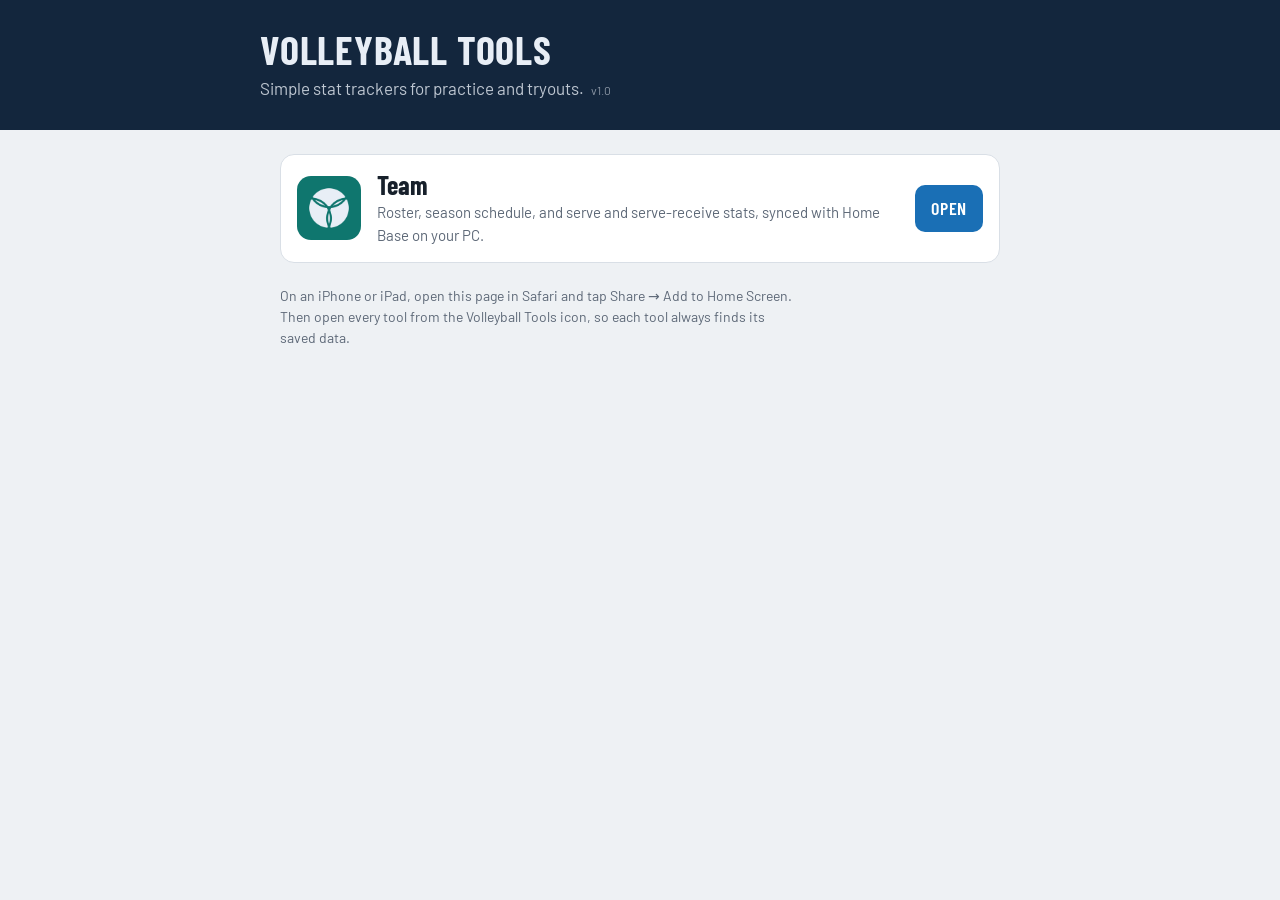
==== index.html @ 5b1bd629 "Add files via upload" ====
<!doctype html>
<html lang="en">
<head>
<meta charset="utf-8">
<meta name="viewport" content="width=device-width, initial-scale=1, viewport-fit=cover">
<title>Volleyball Tools</title>
<meta name="theme-color" content="#13263d">
<meta name="apple-mobile-web-app-capable" content="yes">
<meta name="mobile-web-app-capable" content="yes">
<meta name="apple-mobile-web-app-title" content="Volleyball Tools">
<meta name="apple-mobile-web-app-status-bar-style" content="black-translucent">
<link rel="apple-touch-icon" href="team/icon.png">
<link rel="icon" href="team/icon.png">
<link rel="preconnect" href="https://fonts.googleapis.com">
<link rel="stylesheet" href="https://fonts.googleapis.com/css2?family=Barlow+Condensed:wght@600;700&family=Barlow:wght@400;500;600&display=swap">
<style>
/* Same look as the tools: navy scoreboard header, light court-grey page, one card per tool. */
:root {
  --bg: #eef1f4; --surface: #ffffff; --ink: #17202b; --muted: #5d6877; --line: #d9dfe6;
  --head: #13263d; --head-ink: #e8eef6; --accent: #1a6fb5;
  --font-display: "Barlow Condensed", "Arial Narrow", "Segoe UI", sans-serif;
  --font-body: "Barlow", "Segoe UI", system-ui, sans-serif;
  color-scheme: light;
}
@media (prefers-color-scheme: dark) {
  :root { --bg: #0f151c; --surface: #18212b; --ink: #e6ebf1; --muted: #93a0b0; --line: #2a3644;
          --head: #0a1018; --head-ink: #e6ebf1; --accent: #5aa6e8; color-scheme: dark; }
}
* { box-sizing: border-box; }
body { margin: 0; background: var(--bg); color: var(--ink); font-family: var(--font-body); font-size: 17px; line-height: 1.5; }
header { background: var(--head); color: var(--head-ink);
         padding-block: calc(28px + env(safe-area-inset-top, 0px)) 28px;
         padding-left: max(20px, env(safe-area-inset-left, 0px)); padding-right: max(20px, env(safe-area-inset-right, 0px)); }
header .in, main { max-width: 760px; margin: 0 auto; }
h1 { margin: 0; font-family: var(--font-display); font-size: 40px; font-weight: 700; letter-spacing: .02em;
     text-transform: uppercase; line-height: 1.05; text-wrap: balance; }
header p { margin: 6px 0 0; opacity: .8; }
main { padding-block: 24px 48px; padding-left: max(20px, env(safe-area-inset-left, 0px));
       padding-right: max(20px, env(safe-area-inset-right, 0px)); display: grid; gap: 14px; }
.tool { display: grid; grid-template-columns: 64px minmax(0, 1fr) auto; gap: 16px; align-items: center;
        background: var(--surface); border: 1px solid var(--line); border-radius: 14px; padding: 16px;
        color: inherit; text-decoration: none; }
.tool:hover { border-color: var(--accent); }
.tool:focus-visible { outline: 3px solid var(--accent); outline-offset: 2px; }
.tool img { width: 64px; height: 64px; border-radius: 14px; display: block; }
.tool h2 { margin: 0; font-family: var(--font-display); font-size: 26px; font-weight: 700; line-height: 1.1; }
.tool p { margin: 2px 0 0; color: var(--muted); font-size: 15px; }
.go { font-family: var(--font-display); font-weight: 600; font-size: 18px; letter-spacing: .04em; text-transform: uppercase;
      background: var(--accent); color: #fff; border-radius: 10px; padding: 10px 16px; white-space: nowrap; }
.ver { font-size: 12px; opacity: .7; margin-left: 4px; white-space: nowrap; }
[hidden] { display: none !important; }
.update { position: fixed; left: 0; right: 0; bottom: 0; z-index: 40; display: flex; align-items: center; justify-content: center; gap: 12px;
          background: var(--head); color: var(--head-ink); font-weight: 600;
          padding-block: 12px calc(12px + env(safe-area-inset-bottom, 0px));
          padding-left: max(16px, env(safe-area-inset-left, 0px)); padding-right: max(16px, env(safe-area-inset-right, 0px)); }
.update button { font: inherit; font-size: 15px; background: var(--accent); color: #fff; border: 0; border-radius: 8px; padding: 8px 14px; cursor: pointer; }
.tip { color: var(--muted); font-size: 14px; margin: 8px 0 0; max-width: 65ch; }
@media (max-width: 520px) {
  h1 { font-size: 32px; }
  .tool { grid-template-columns: 52px minmax(0, 1fr); }
  .tool img { width: 52px; height: 52px; }
  .go { grid-column: 1 / -1; text-align: center; }
}
</style>
</head>
<body>
<header>
  <div class="in">
    <h1>Volleyball Tools</h1>
    <p>Simple stat trackers for practice and tryouts. <span class="ver" id="ver">v1.0</span></p>
  </div>
</header>

<main>
  <!-- One <a class="tool"> per tool. To add a tool, copy this block and change the folder, icon, name and description. -->
  <a class="tool" href="team/">
    <img src="team/icon.png" alt="">
    <div>
      <h2>Team</h2>
      <p>Roster, season schedule, and serve and serve-receive stats, synced with Home Base on your PC.</p>
    </div>
    <span class="go">Open</span>
  </a>


  <p class="tip">On an iPhone or iPad, open this page in Safari and tap Share → Add to Home Screen. Then open every tool from the Volleyball Tools icon, so each tool always finds its saved data.</p>
</main>

<div class="update" id="update" hidden>
  <span>New version available</span>
  <button type="button" id="update-btn">Update</button>
</div>

<script>
/* Show an Update bar when a newer version of this page is posted. Each tool checks for its own updates the same way. */
(() => {
  const VERSION = document.getElementById("ver").textContent.trim();
  const bar = document.getElementById("update");
  async function check() {
    if (!/^https?:$/.test(location.protocol) || document.visibilityState !== "visible") return;
    try {
      const res = await fetch(location.pathname, { cache: "reload" });   // also refreshes the saved copy
      if (!res.ok) return;
      const m = (await res.text()).match(/id="ver">(v[\w.]+)</);
      if (m && m[1] !== VERSION) bar.hidden = false;
    } catch {}
  }
  document.getElementById("update-btn").addEventListener("click", () => location.reload());
  document.addEventListener("visibilitychange", check);
  setTimeout(check, 1500);
})();
</script>
</body>
</html>
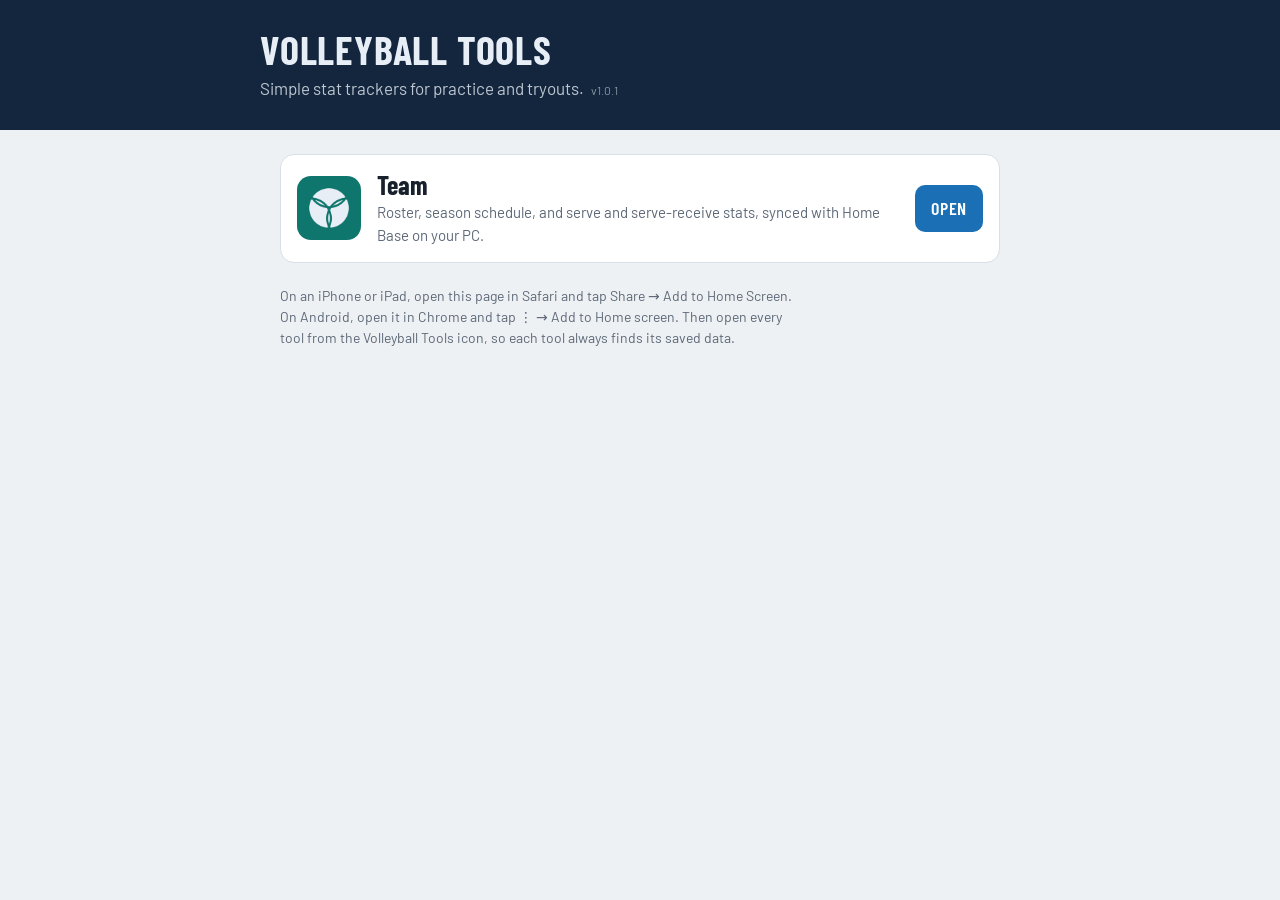
==== commit 61453da1: "Add files via upload" ====
--- a/index.html
+++ b/index.html
@@ -67,7 +67,7 @@
 <header>
   <div class="in">
     <h1>Volleyball Tools</h1>
-    <p>Simple stat trackers for practice and tryouts. <span class="ver" id="ver">v1.0</span></p>
+    <p>Simple stat trackers for practice and tryouts. <span class="ver" id="ver">v1.0.1</span></p>
   </div>
 </header>
 
@@ -83,7 +83,7 @@
   </a>
 
 
-  <p class="tip">On an iPhone or iPad, open this page in Safari and tap Share → Add to Home Screen. Then open every tool from the Volleyball Tools icon, so each tool always finds its saved data.</p>
+  <p class="tip">On an iPhone or iPad, open this page in Safari and tap Share → Add to Home Screen. On Android, open it in Chrome and tap ⋮ → Add to Home screen. Then open every tool from the Volleyball Tools icon, so each tool always finds its saved data.</p>
 </main>
 
 <div class="update" id="update" hidden>
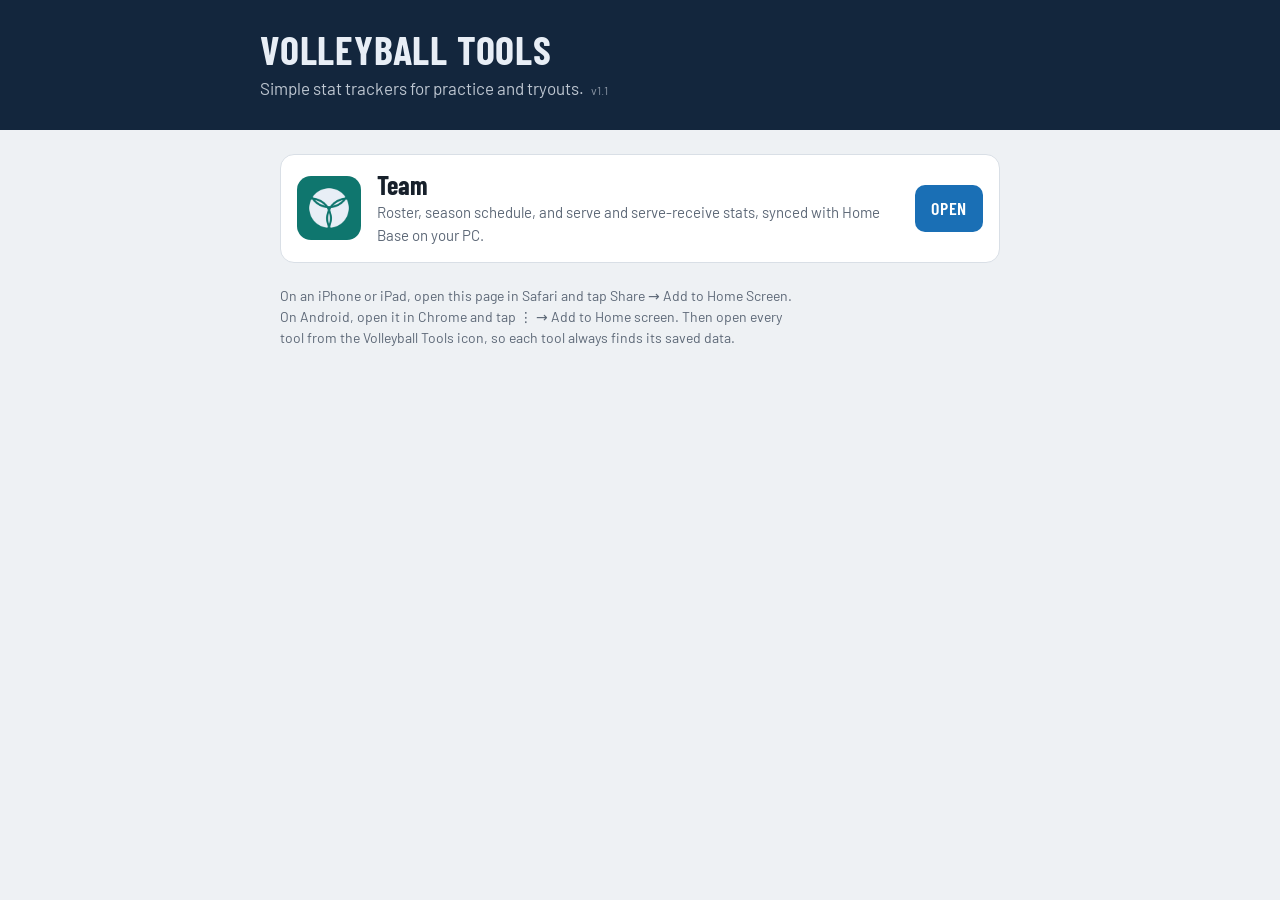
==== commit 8b327bd6: "Publish app v1.1 (10 files)" ====
--- a/index.html
+++ b/index.html
@@ -67,7 +67,7 @@
 <header>
   <div class="in">
     <h1>Volleyball Tools</h1>
-    <p>Simple stat trackers for practice and tryouts. <span class="ver" id="ver">v1.0.1</span></p>
+    <p>Simple stat trackers for practice and tryouts. <span class="ver" id="ver">v1.1</span></p>
   </div>
 </header>
 
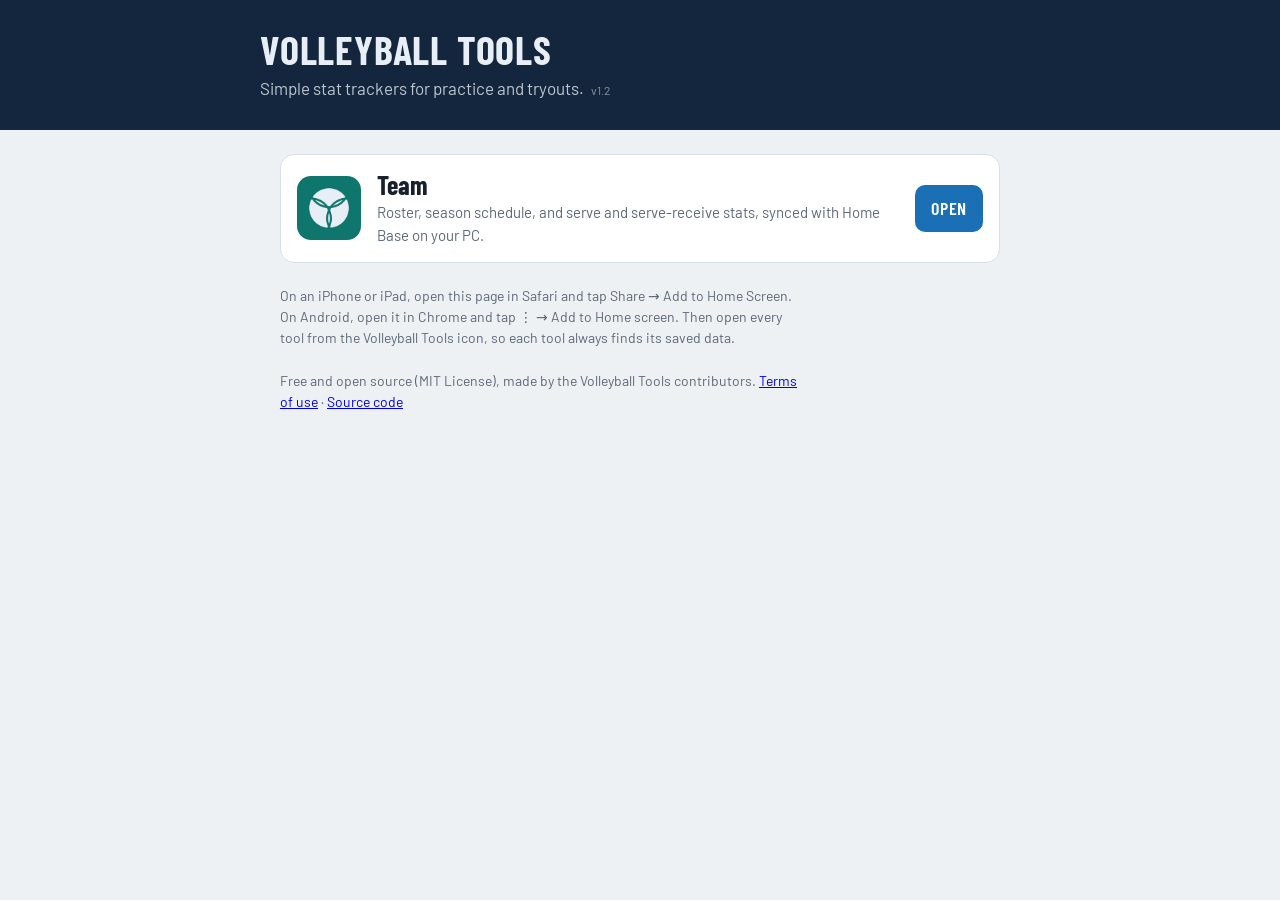
==== commit f0093feb: "Publish app v1.3 (14 files)" ====
--- a/index.html
+++ b/index.html
@@ -67,7 +67,7 @@
 <header>
   <div class="in">
     <h1>Volleyball Tools</h1>
-    <p>Simple stat trackers for practice and tryouts. <span class="ver" id="ver">v1.1</span></p>
+    <p>Simple stat trackers for practice and tryouts. <span class="ver" id="ver">v1.2</span></p>
   </div>
 </header>
 
@@ -84,6 +84,7 @@
 
 
   <p class="tip">On an iPhone or iPad, open this page in Safari and tap Share → Add to Home Screen. On Android, open it in Chrome and tap ⋮ → Add to Home screen. Then open every tool from the Volleyball Tools icon, so each tool always finds its saved data.</p>
+  <p class="tip">Free and open source (MIT License), made by the Volleyball Tools contributors. <a href="terms.html">Terms of use</a> · <a href="https://github.com/pbbergs/Volleyball-Tools">Source code</a></p>
 </main>
 
 <div class="update" id="update" hidden>
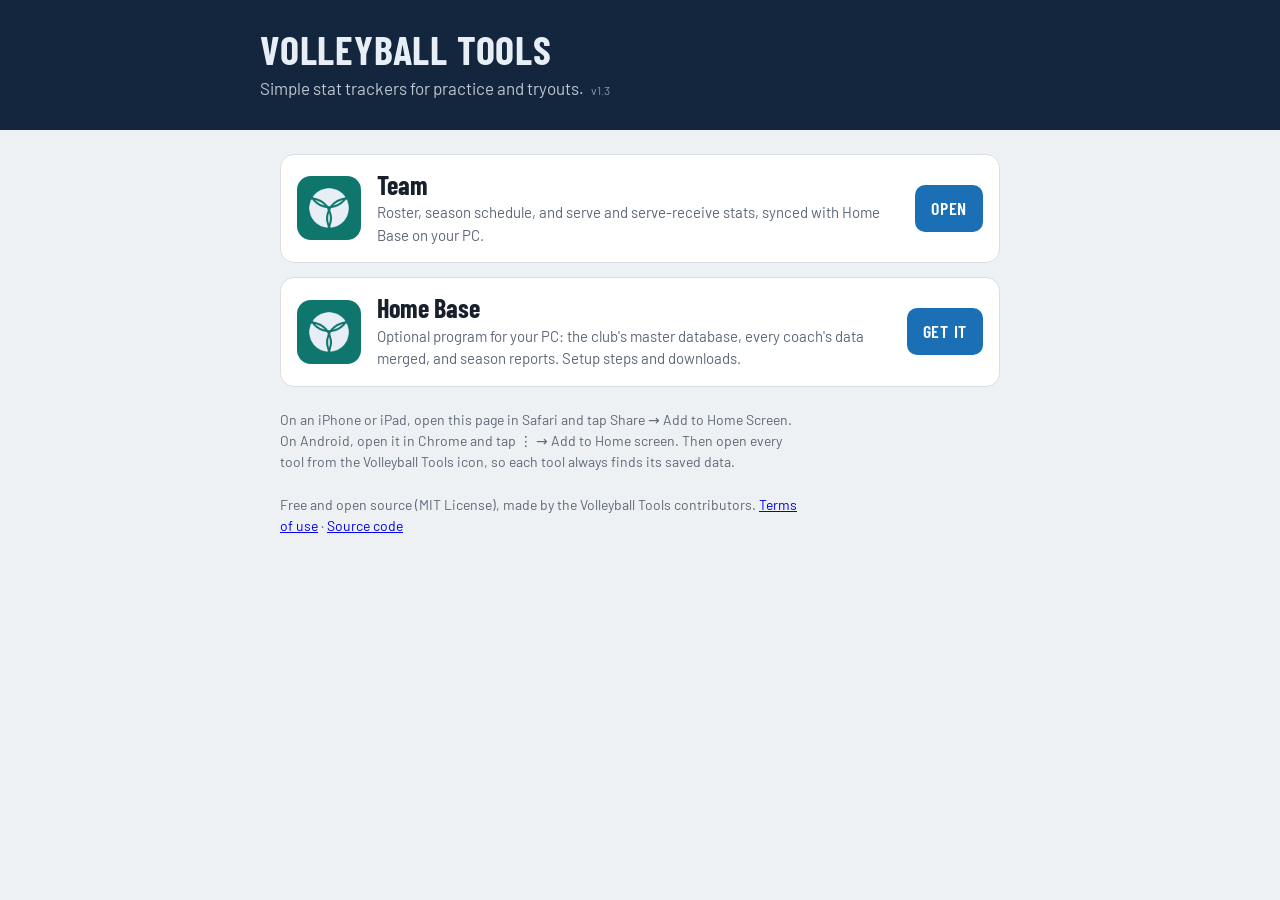
==== commit feda01ee: "Publish app v1.6.2 (7 files)" ====
--- a/index.html
+++ b/index.html
@@ -67,7 +67,7 @@
 <header>
   <div class="in">
     <h1>Volleyball Tools</h1>
-    <p>Simple stat trackers for practice and tryouts. <span class="ver" id="ver">v1.2</span></p>
+    <p>Simple stat trackers for practice and tryouts. <span class="ver" id="ver">v1.3</span></p>
   </div>
 </header>
 
@@ -80,6 +80,14 @@
       <p>Roster, season schedule, and serve and serve-receive stats, synced with Home Base on your PC.</p>
     </div>
     <span class="go">Open</span>
+  </a>
+  <a class="tool" href="home-base/">
+    <img src="team/icon.png" alt="">
+    <div>
+      <h2>Home Base</h2>
+      <p>Optional program for your PC: the club's master database, every coach's data merged, and season reports. Setup steps and downloads.</p>
+    </div>
+    <span class="go">Get it</span>
   </a>
 
 
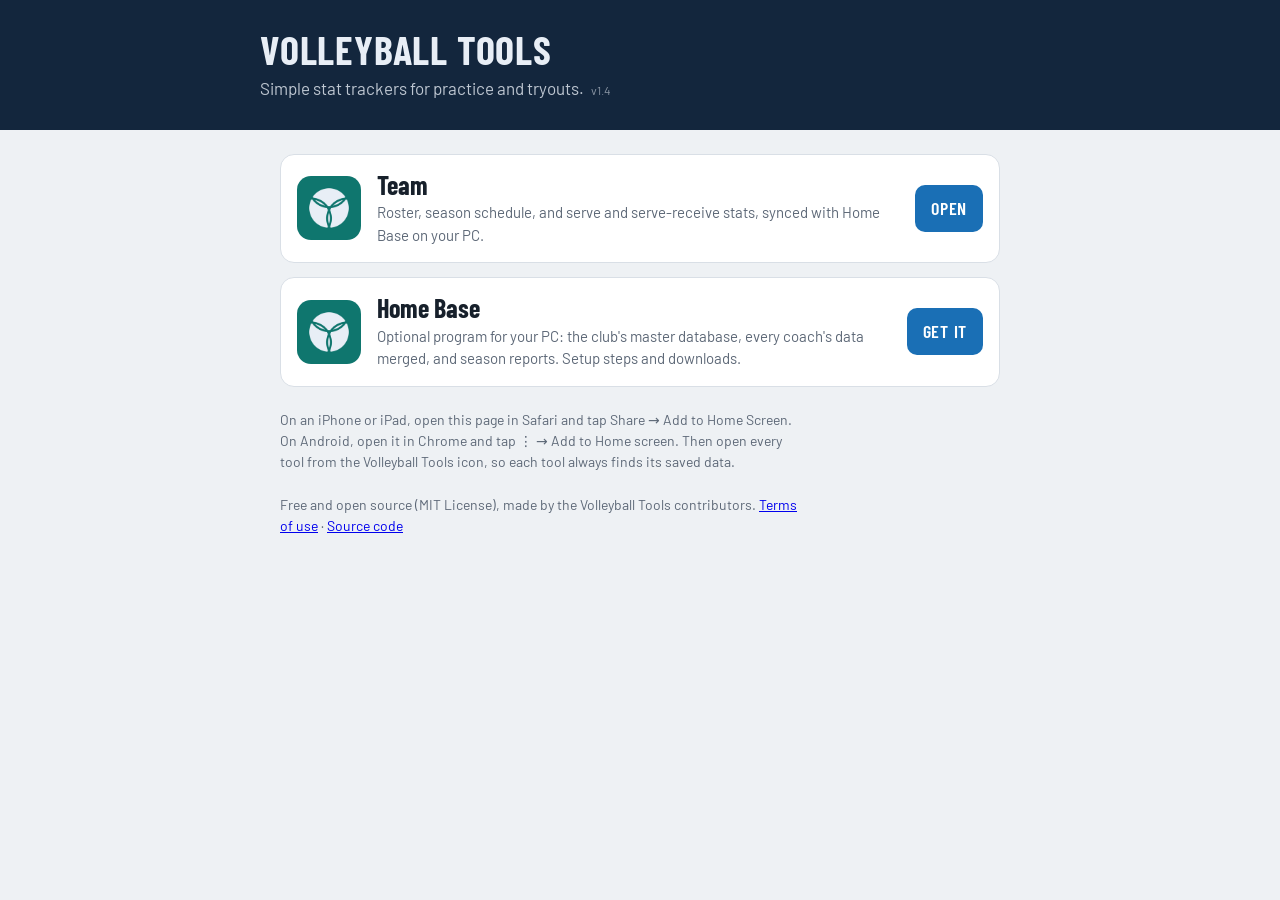
==== commit e115a8e4: "Publish app v1.6.3 (9 files)" ====
--- a/index.html
+++ b/index.html
@@ -64,10 +64,12 @@
 </style>
 </head>
 <body>
+<!-- Intro: a volleyball flies at you and bursts (once per launch; tap to skip; off with Reduce Motion). Loaded first so the page never flashes before it. -->
+<script src="intro.js?v=1.4"></script>
 <header>
   <div class="in">
-    <h1>Volleyball Tools</h1>
-    <p>Simple stat trackers for practice and tryouts. <span class="ver" id="ver">v1.3</span></p>
+    <h1 id="title" title="Tap to see the intro again">Volleyball Tools</h1>
+    <p>Simple stat trackers for practice and tryouts. <span class="ver" id="ver">v1.4</span></p>
   </div>
 </header>
 
@@ -115,6 +117,7 @@
     } catch {}
   }
   document.getElementById("update-btn").addEventListener("click", () => location.reload());
+  document.getElementById("title").addEventListener("click", () => window.vbtIntro && window.vbtIntro());   // replay the intro
   document.addEventListener("visibilitychange", check);
   setTimeout(check, 1500);
 })();
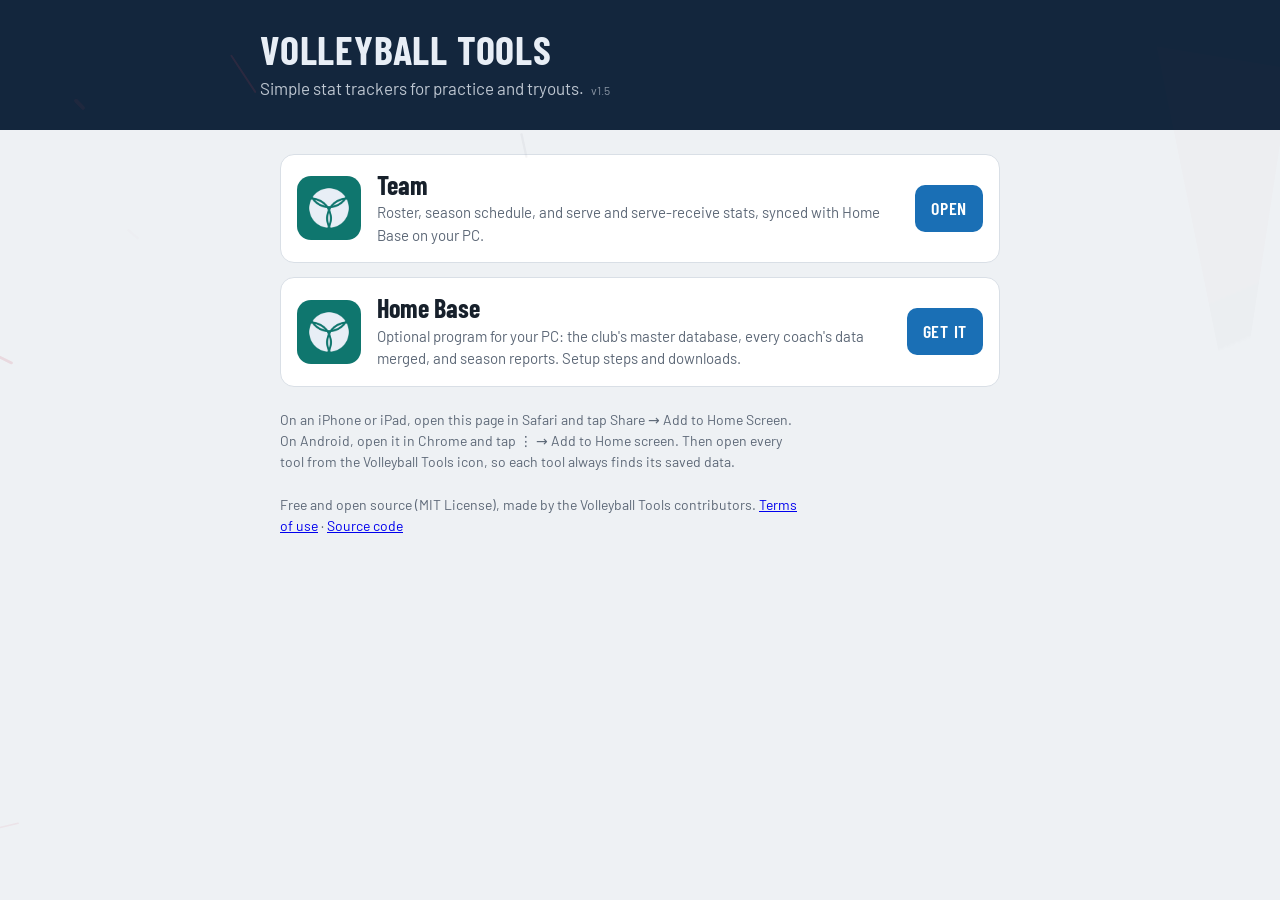
==== commit 82f903e7: "Publish app v1.7 (11 files)" ====
--- a/index.html
+++ b/index.html
@@ -2,6 +2,7 @@
 <html lang="en">
 <head>
 <meta charset="utf-8">
+<meta name="robots" content="noindex, nofollow">
 <meta name="viewport" content="width=device-width, initial-scale=1, viewport-fit=cover">
 <title>Volleyball Tools</title>
 <meta name="theme-color" content="#13263d">
@@ -65,11 +66,11 @@
 </head>
 <body>
 <!-- Intro: a volleyball flies at you and bursts (once per launch; tap to skip; off with Reduce Motion). Loaded first so the page never flashes before it. -->
-<script src="intro.js?v=1.4"></script>
+<script src="intro.js?v=1.5"></script>
 <header>
   <div class="in">
     <h1 id="title" title="Tap to see the intro again">Volleyball Tools</h1>
-    <p>Simple stat trackers for practice and tryouts. <span class="ver" id="ver">v1.4</span></p>
+    <p>Simple stat trackers for practice and tryouts. <span class="ver" id="ver">v1.5</span></p>
   </div>
 </header>
 
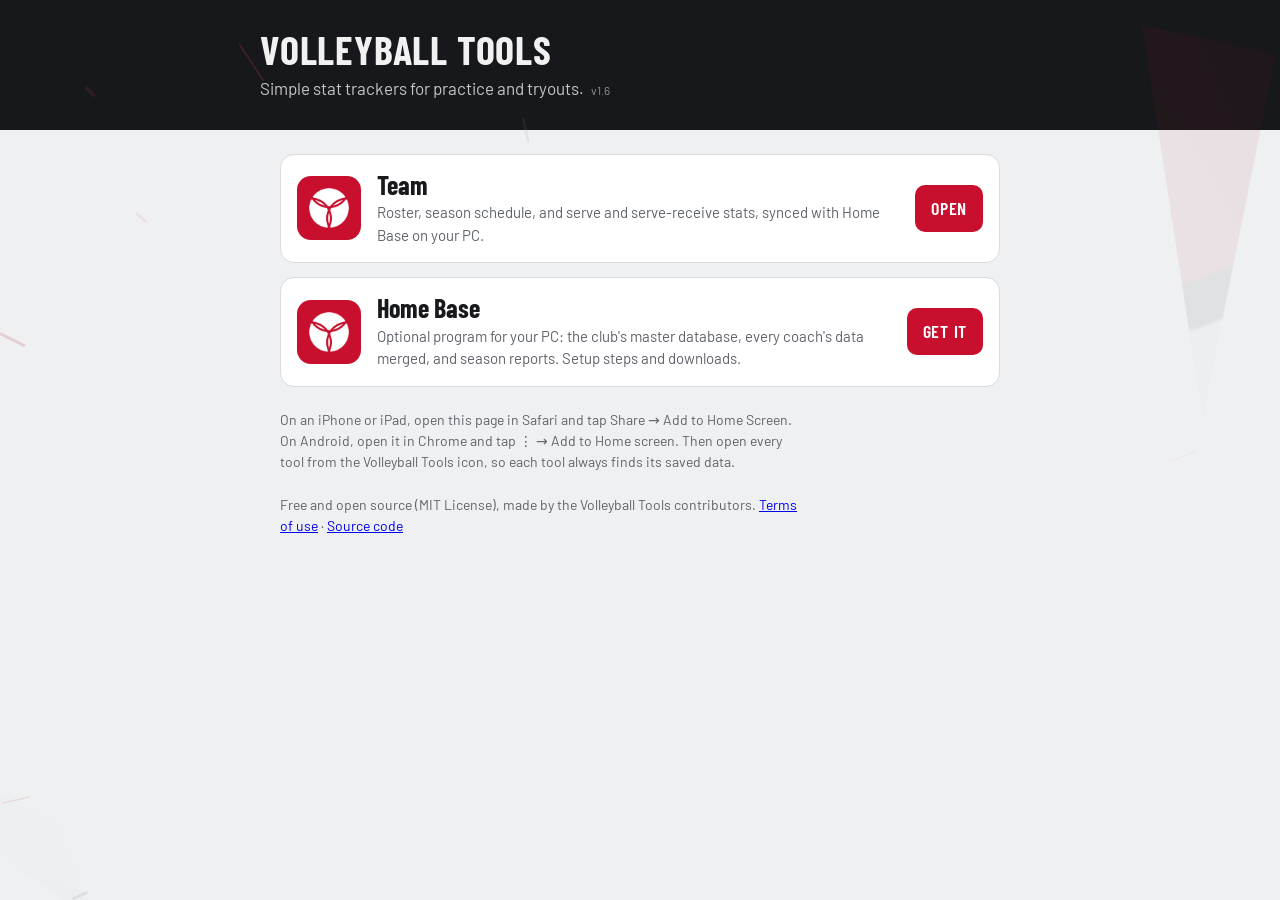
==== commit bca909c9: "Publish app v1.9 (15 files)" ====
--- a/index.html
+++ b/index.html
@@ -5,7 +5,7 @@
 <meta name="robots" content="noindex, nofollow">
 <meta name="viewport" content="width=device-width, initial-scale=1, viewport-fit=cover">
 <title>Volleyball Tools</title>
-<meta name="theme-color" content="#13263d">
+<meta name="theme-color" content="#17181b">
 <meta name="apple-mobile-web-app-capable" content="yes">
 <meta name="mobile-web-app-capable" content="yes">
 <meta name="apple-mobile-web-app-title" content="Volleyball Tools">
@@ -15,17 +15,17 @@
 <link rel="preconnect" href="https://fonts.googleapis.com">
 <link rel="stylesheet" href="https://fonts.googleapis.com/css2?family=Barlow+Condensed:wght@600;700&family=Barlow:wght@400;500;600&display=swap">
 <style>
-/* Same look as the tools: navy scoreboard header, light court-grey page, one card per tool. */
+/* Same look as the tools, in the club colours: black header, light-gray page, one card per tool, red buttons. */
 :root {
-  --bg: #eef1f4; --surface: #ffffff; --ink: #17202b; --muted: #5d6877; --line: #d9dfe6;
-  --head: #13263d; --head-ink: #e8eef6; --accent: #1a6fb5;
+  --bg: #eef0f1; --surface: #ffffff; --ink: #18191c; --muted: #5f636a; --line: #d9dbde;
+  --head: #17181b; --head-ink: #f1f1f2; --accent: #c8102e;
   --font-display: "Barlow Condensed", "Arial Narrow", "Segoe UI", sans-serif;
   --font-body: "Barlow", "Segoe UI", system-ui, sans-serif;
   color-scheme: light;
 }
 @media (prefers-color-scheme: dark) {
-  :root { --bg: #0f151c; --surface: #18212b; --ink: #e6ebf1; --muted: #93a0b0; --line: #2a3644;
-          --head: #0a1018; --head-ink: #e6ebf1; --accent: #5aa6e8; color-scheme: dark; }
+  :root { --bg: #111214; --surface: #1c1d20; --ink: #ececee; --muted: #9a9ea6; --line: #2f3135;
+          --head: #0b0b0c; --head-ink: #ececee; --accent: #e23a50; color-scheme: dark; }
 }
 * { box-sizing: border-box; }
 body { margin: 0; background: var(--bg); color: var(--ink); font-family: var(--font-body); font-size: 17px; line-height: 1.5; }
@@ -66,11 +66,11 @@
 </head>
 <body>
 <!-- Intro: a volleyball flies at you and bursts (once per launch; tap to skip; off with Reduce Motion). Loaded first so the page never flashes before it. -->
-<script src="intro.js?v=1.5"></script>
+<script src="intro.js?v=1.6"></script>
 <header>
   <div class="in">
     <h1 id="title" title="Tap to see the intro again">Volleyball Tools</h1>
-    <p>Simple stat trackers for practice and tryouts. <span class="ver" id="ver">v1.5</span></p>
+    <p>Simple stat trackers for practice and tryouts. <span class="ver" id="ver">v1.6</span></p>
   </div>
 </header>
 
